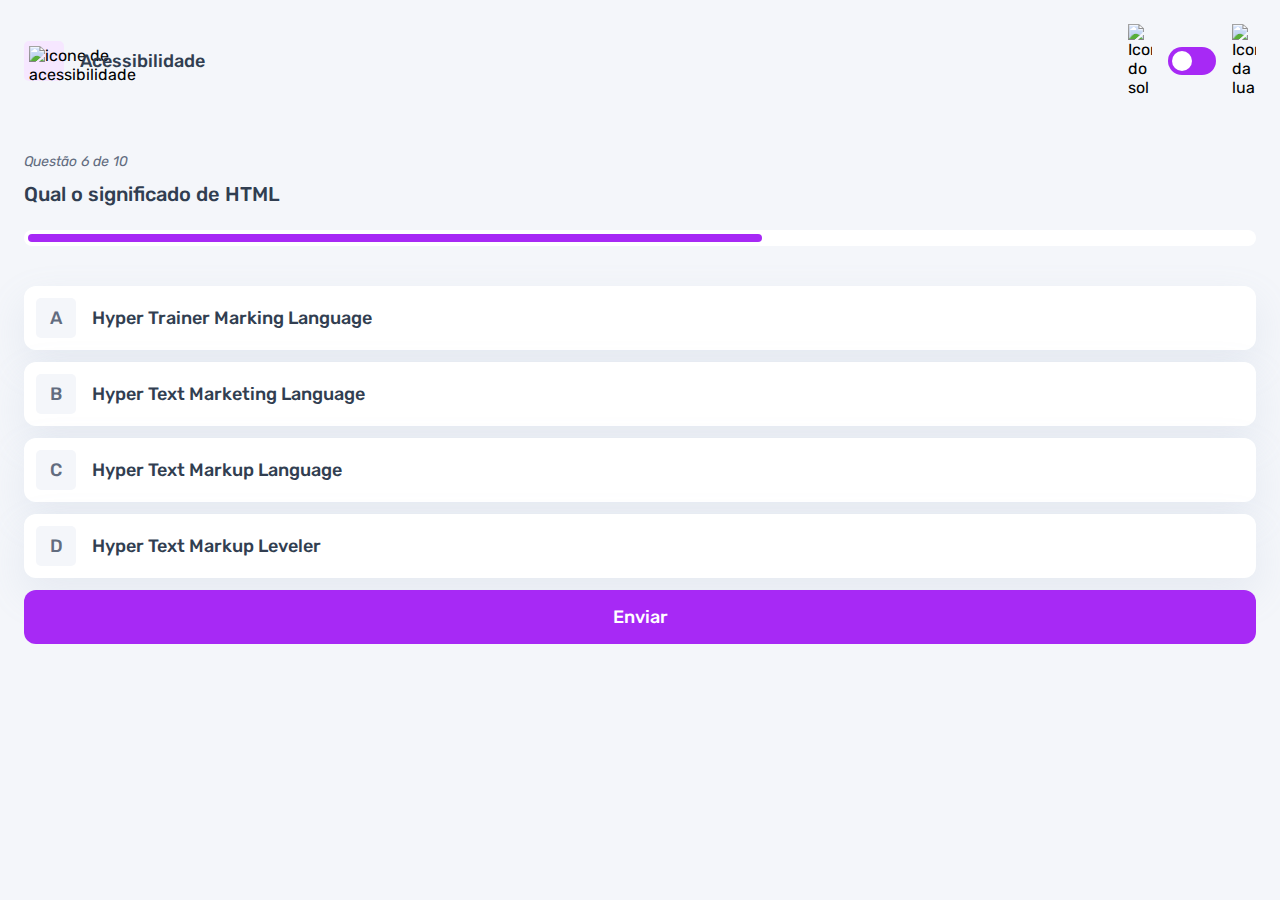
==== pages/quiz/quiz.html @ 0ae97a15 "adicionado o efeito de selecao nas alternativas" ====
<!DOCTYPE html>
<html lang="en">
<head>
    <meta charset="UTF-8">
    <meta name="viewport" content="width=device-width, initial-scale=1.0">
    <link rel="preconnect" href="https://fonts.googleapis.com">
    <link rel="preconnect" href="https://fonts.gstatic.com" crossorigin>
    <link href="https://fonts.googleapis.com/css2?family=Rubik:ital,wght@0,300..900;1,300..900&display=swap" rel="stylesheet">
    <link rel="stylesheet" href="quiz.css">
    <title>Quiz App</title>
</head>
<body>
    <header>
        <div class="assunto">
            <div class="assunto_icone">
                <img src="../../assets/images/icon-accessibility.svg" alt="icone de acessibilidade">
            </div>

            <h1>Acessibilidade</h1>
        </div>

        <div class="tema">
            <img src="../../assets/images/icon-sun-dark.svg" alt="Icone do sol">
            <button>
                <div></div>
            </button>
            <img src="../../assets/images/icon-moon-dark.svg" alt="Icone da lua">
        </div>
    </header>

    <main>
        <section class="pergunta">
            <p>Questão 6 de 10</p>

            <h2>Qual o significado de HTML</h2>

            <div class="barra_progresso">
                <div></div>
            </div>
        </section>

        <section class="alternativas">
            <form action="">
                <label for="alternativa_a">
                    <input type="radio" id="alternativa_a" name="alternativa">

                    <div>
                        <span>A</span>
                        Hyper Trainer Marking Language
                    </div>
                </label>

                <label for="alternativa_b">
                    <input type="radio" id="alternativa_b" name="alternativa">

                    <div>
                        <span>B</span>
                        Hyper Text Marketing Language
                    </div>
                </label>

                <label for="alternativa_c">
                    <input type="radio" id="alternativa_c" name="alternativa">

                    <div>
                        <span>C</span>
                        Hyper Text Markup Language
                    </div>
                </label>

                <label for="alternativa_d">
                    <input type="radio" id="alternativa_d" name="alternativa">

                    <div>
                        <span>D</span>
                        Hyper Text Markup Leveler
                    </div>
                </label>
            </form>

            <button>Enviar</button>
        </section>
    </main>
</body>
</html>
---- pages/quiz/quiz.css ----
* {
    margin: 0;
    padding: 0;
    box-sizing: border-box;
    font-family: "Rubik", sans-serif;
    -webkit-font-smoothing: antialiased;
}

:root {
    --bg-color: #f4f6fa;
    --purple: #a729f5;
    --primary-text-color: #313e51;
    --secondary-text-color: #626c7f;
    --buttom-bg: #fff;
    --shadow: 0px 16px 40px 0px rgba(143, 160, 193, 0.14);
    --bg-html: #fff1e9;
    --bg-css: #e0fdef;
    --bg-javascript: #ebf0ff;
    --bg-acessibilidade: #f6e7ff;
    --white: #fff;
    --green: #26d782;
    --red: #ee5454;
    --bg-mobile: url(../../assets/images/pattern-background-mobile-light.svg);
    --bg-desktop: url(../../assets/images/pattern-background-desktop-light.svg);
}

body.escuro {
    --bg-color: #313e51;
    --bg-mobile: url(../../assets/images/pattern-background-mobile-dark.svg);
    --bg-desktop: url(../../assets/images/pattern-background-desktop-dark.svg);
    --primary-text-color: #fff;
    --secondary-text-color: #abc1e1;
    --buttom-bg: #3b4d66;
    --shadow: 0px 16px 40px 0px rgba(49, 62, 81, 0.14);
}

body {
    height: 100svh;
    background: var(--bg-mobile) var(--bg-color);
    background-repeat: no-repeat;
    background-size: cover;
}

header {
    display: flex;
    justify-content: space-between;
    padding: 16px 24px;
}

.assunto {
    display: flex;
    align-items: center;
    gap: 16px;
}

.assunto_icone {
    background: var(--bg-acessibilidade);
    width: 40px;
    height: 40px;
    padding: 5px;
    border-radius: 5px;
}

.assunto_icone img {
    width: 100%;
}

.assunto h1 {
    font-size: 18px;
    font-weight: 500;
    color: var(--primary-text-color);
}

.tema {
    padding: 8px 0;
    display: flex;
    align-items: center;
    gap: 8px;
}

.tema img {
    width: 16px;
}

.tema button {
    height: 20px;
    width: 32px;
    background-color: var(--purple);
    border: 0;
    border-radius: 999px;
    padding: 4px;
}

.tema button div {
    background: var(--white);
    width: 12px;
    height: 12px;
    border-radius: 999px;
}

main {
    padding: 32px 24px;
}

.pergunta {
    margin-bottom: 40px;
}

.pergunta p {
    font-style: italic;
    font-size: 14px;
    color: var(--secondary-text-color);
    margin-bottom: 12px;
}

.pergunta h2 {
    font-size: 20px;
    font-weight: 500;
    color: var(--primary-text-color);
    line-height: 24px;
    margin-bottom: 24px;
}

.barra_progresso {
    background-color: var(--buttom-bg);
    height: 16px;
    padding: 4px;
    border-radius: 999px;
}

.barra_progresso div {
    height: 100%;
    width: 60%;
    background: var(--purple);
    border-radius: 999px;
}

.alternativas form {
    display: flex;
    flex-direction: column;
    gap: 12px;
    margin-bottom: 12px;
}

.alternativas label {
    display: block;
    background: var(--buttom-bg);
    padding: 12px;
    font-size: 18px;
    font-weight: 500;
    border-radius: 12px;
    box-shadow: var(--shadow);
    color: var(--primary-text-color);
}

.alternativas label:has(input:checked) {
    outline: 3px solid var(--purple);

    & span {
        background: var(--purple);
        color: var(--white);
    }
}

.alternativas input {
    display: none;
}

.alternativas div {
    display: flex;
    align-items: center;
    gap: 16px;
}

.alternativas div span {
    display: block;
    width: 40px;
    height: 40px;
    background: var(--bg-color);
    border-radius: 5px;
    color: var(--secondary-text-color);

    display: flex;
    align-items: center;
    justify-content: center;
    flex-shrink: 0;
}

.alternativas button {
    padding: 16px;
    border-radius: 12px;
    border: none;
    background: var(--purple);
    color: var(--white);
    width: 100%;

    font-size: 18px;
    font-weight: 500;
}

@media(min-width: 1100px) {
    .tema {
        gap: 16px;
    }

    .tema img {
        width: 24px;
    }

    .tema button {
        width: 48px;
        height: 28px;
    }

    .tema button div {
        width: 20px;
        height: 20px;
    }
}
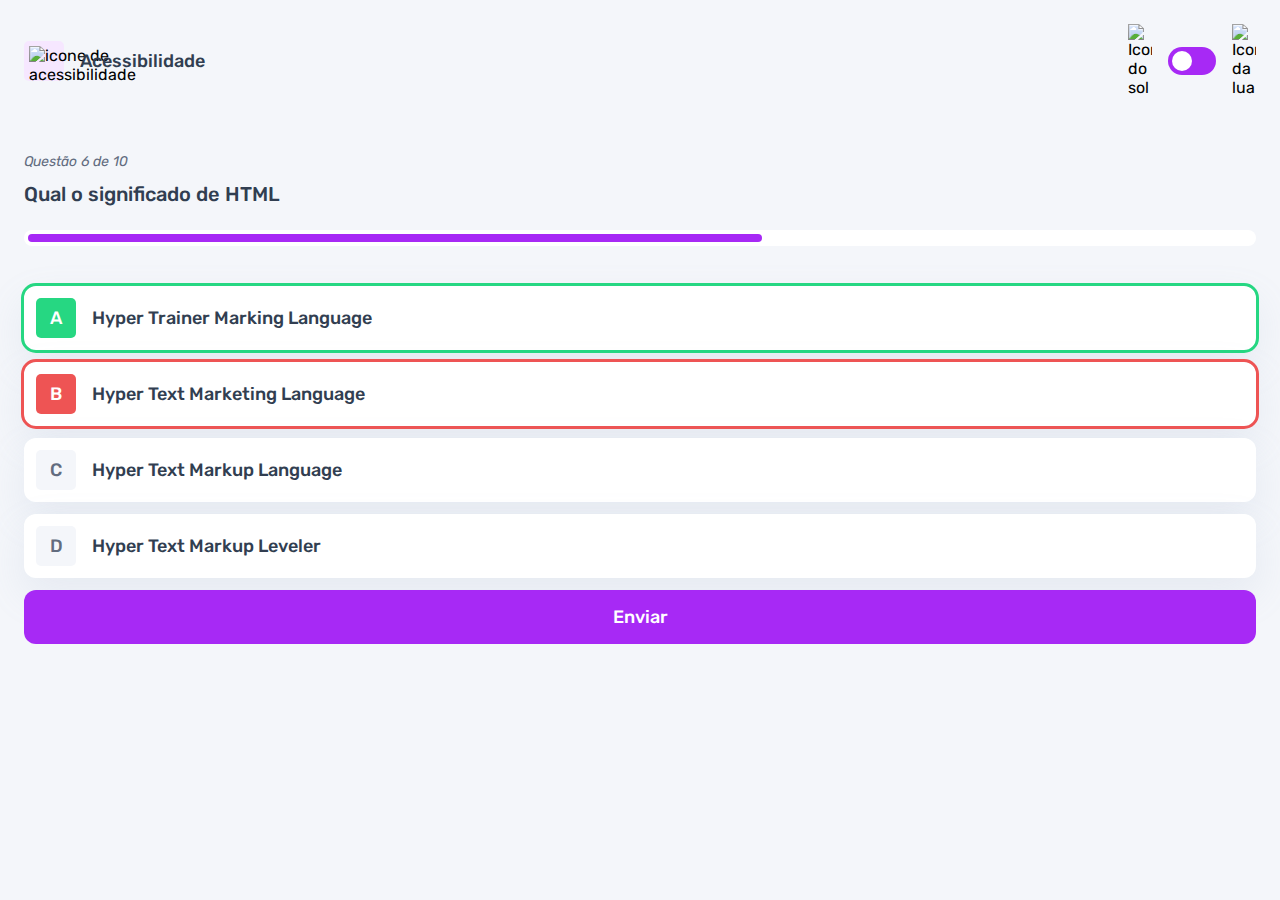
==== commit 16bf1e3e: "adicionado o efeito para alternativas corretas e erradas" ====
--- a/pages/quiz/quiz.html
+++ b/pages/quiz/quiz.html
@@ -41,7 +41,7 @@
 
         <section class="alternativas">
             <form action="">
-                <label for="alternativa_a">
+                <label for="alternativa_a" id="correta">
                     <input type="radio" id="alternativa_a" name="alternativa">
 
                     <div>
@@ -50,7 +50,7 @@
                     </div>
                 </label>
 
-                <label for="alternativa_b">
+                <label for="alternativa_b" id="errada">
                     <input type="radio" id="alternativa_b" name="alternativa">
 
                     <div>
--- a/pages/quiz/quiz.css
+++ b/pages/quiz/quiz.css
@@ -162,6 +162,24 @@
     }
 }
 
+.alternativas label#correta {
+    outline: 3px solid var(--green);
+
+    & span {
+        background: var(--green);
+        color: var(--white);
+    }
+}
+
+.alternativas label#errada {
+    outline: 3px solid var(--red);
+
+    & span {
+        background: var(--red);
+        color: var(--white);
+    }
+}
+
 .alternativas input {
     display: none;
 }
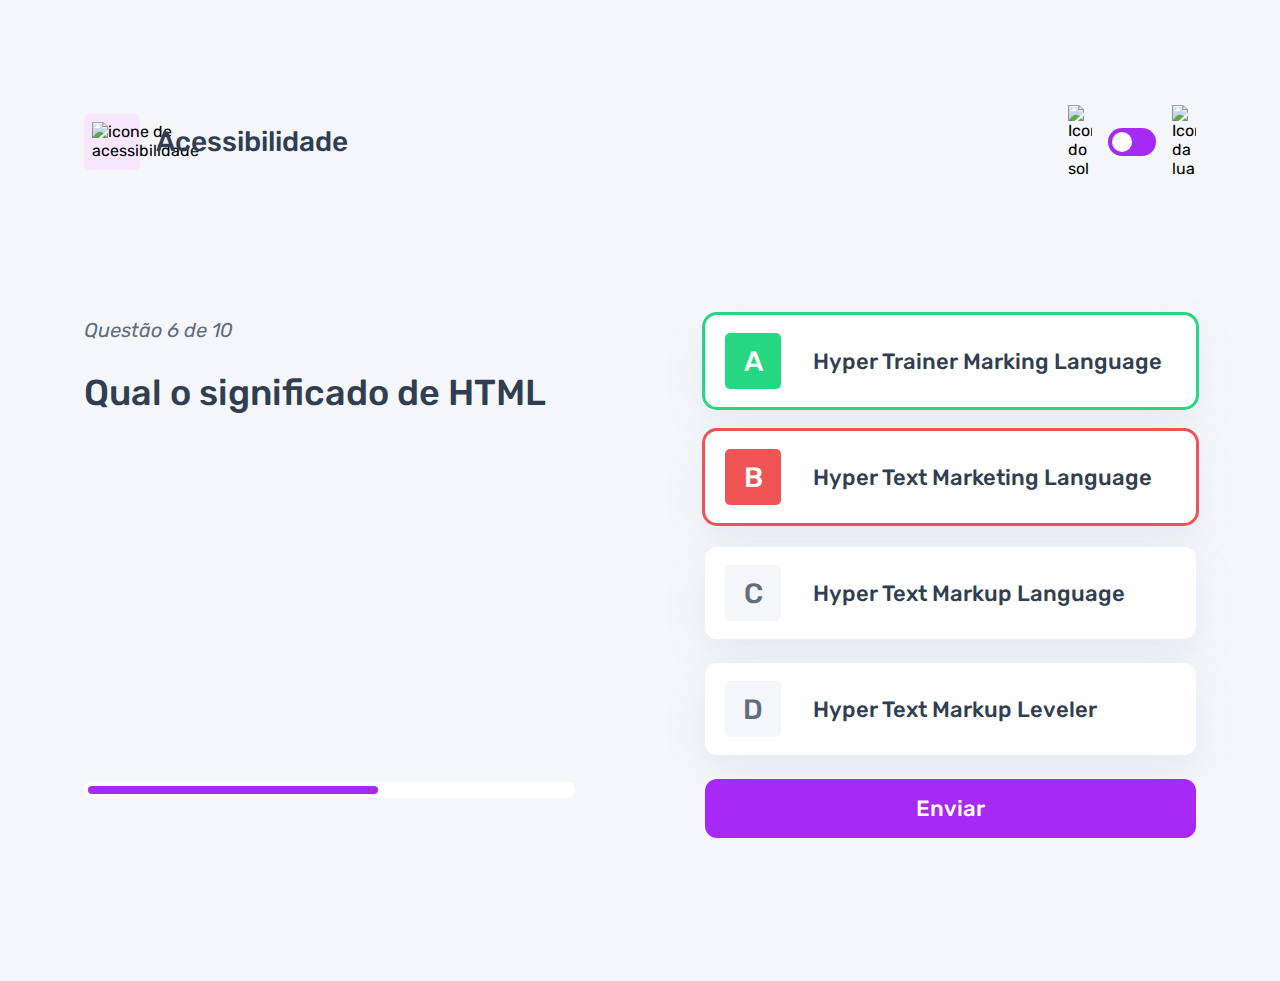
==== commit d20d27b4: "adicionada a responsividade para o desktop" ====
--- a/pages/quiz/quiz.html
+++ b/pages/quiz/quiz.html
@@ -30,10 +30,11 @@
 
     <main>
         <section class="pergunta">
-            <p>Questão 6 de 10</p>
+            <div>
+                <p>Questão 6 de 10</p>
 
-            <h2>Qual o significado de HTML</h2>
-
+                <h2>Qual o significado de HTML</h2>
+            </div>
             <div class="barra_progresso">
                 <div></div>
             </div>
--- a/pages/quiz/quiz.css
+++ b/pages/quiz/quiz.css
@@ -217,6 +217,22 @@
 }
 
 @media(min-width: 1100px) {
+    header {
+        margin-block: 81px;
+        max-width: 1160px;
+        margin-inline: auto;
+    }
+
+    .assunto_icone {
+        width: 56px;
+        height: 56px;
+        padding: 8px;
+    }
+
+    .assunto h1 {
+        font-size: 28px;
+    }
+
     .tema {
         gap: 16px;
     }
@@ -234,4 +250,57 @@
         width: 20px;
         height: 20px;
     }
+
+    main {
+        max-width: 1160px;
+        margin-inline: auto;
+
+        display: flex;
+        gap: 130px;
+    }
+
+    section {
+        width: 100%;
+    }
+
+    .pergunta {
+        display: flex;
+        flex-direction: column;
+        justify-content: space-between;
+    }
+
+    .pergunta p {
+        font-size: 20px;
+        line-height: 30px;
+        margin-bottom: 27px;
+    }
+
+    .pergunta h2 {
+        font-size: 36px;
+        line-height: 42px;
+    }
+
+    .alternativas form {
+        gap: 24px;
+        margin-bottom: 24px;
+    }
+
+    .alternativas label {
+        font-size: 22px;
+        padding: 18px 20px;
+    }
+
+    .alternativas div {
+        gap: 32px;
+    }
+
+    .alternativas div span {
+        width: 56px;
+        height: 56px;
+        font-size: 28px;
+    }
+
+    .alternativas button {
+        font-size: 22px;
+    }
 }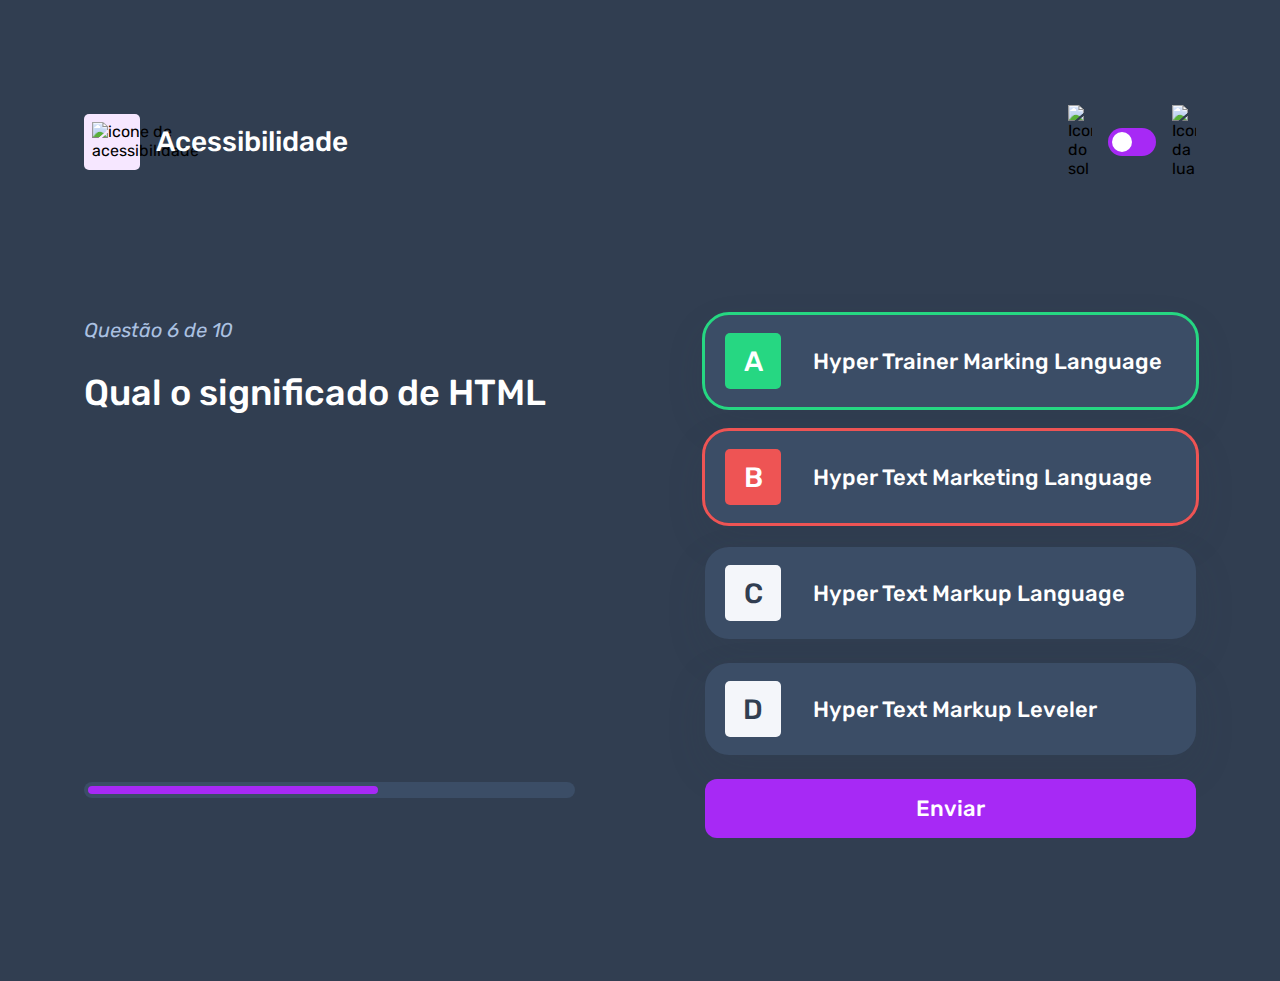
==== commit 4a0bd6f6: "ajuste das cores no tema dark" ====
--- a/pages/quiz/quiz.html
+++ b/pages/quiz/quiz.html
@@ -9,7 +9,7 @@
     <link rel="stylesheet" href="quiz.css">
     <title>Quiz App</title>
 </head>
-<body>
+<body class="escuro">
     <header>
         <div class="assunto">
             <div class="assunto_icone">
--- a/pages/quiz/quiz.css
+++ b/pages/quiz/quiz.css
@@ -8,7 +8,10 @@
 
 :root {
     --bg-color: #f4f6fa;
+    --bg-span: #f4f6fa;
+    --color-span: #626c7f;
     --purple: #a729f5;
+    --purple-hover: rgba(167, 41, 245, 0.7);
     --primary-text-color: #313e51;
     --secondary-text-color: #626c7f;
     --buttom-bg: #fff;
@@ -26,6 +29,7 @@
 
 body.escuro {
     --bg-color: #313e51;
+    --color-span: #313e51;
     --bg-mobile: url(../../assets/images/pattern-background-mobile-dark.svg);
     --bg-desktop: url(../../assets/images/pattern-background-desktop-dark.svg);
     --primary-text-color: #fff;
@@ -151,6 +155,14 @@
     border-radius: 12px;
     box-shadow: var(--shadow);
     color: var(--primary-text-color);
+    cursor: pointer;
+}
+
+.alternativas label:hover {
+    & span {
+        background: var(--bg-acessibilidade);
+        color: var(--purple);
+    }
 }
 
 .alternativas label:has(input:checked) {
@@ -194,9 +206,9 @@
     display: block;
     width: 40px;
     height: 40px;
-    background: var(--bg-color);
+    background: var(--bg-span);
     border-radius: 5px;
-    color: var(--secondary-text-color);
+    color: var(--color-span);
 
     display: flex;
     align-items: center;
@@ -214,6 +226,12 @@
 
     font-size: 18px;
     font-weight: 500;
+    transition: background 0.3s;
+}
+
+.alternativas button:hover {
+    background: var(--purple-hover);
+    cursor: pointer;
 }
 
 @media(min-width: 1100px) {
@@ -288,6 +306,7 @@
     .alternativas label {
         font-size: 22px;
         padding: 18px 20px;
+        border-radius: 24px;
     }
 
     .alternativas div {
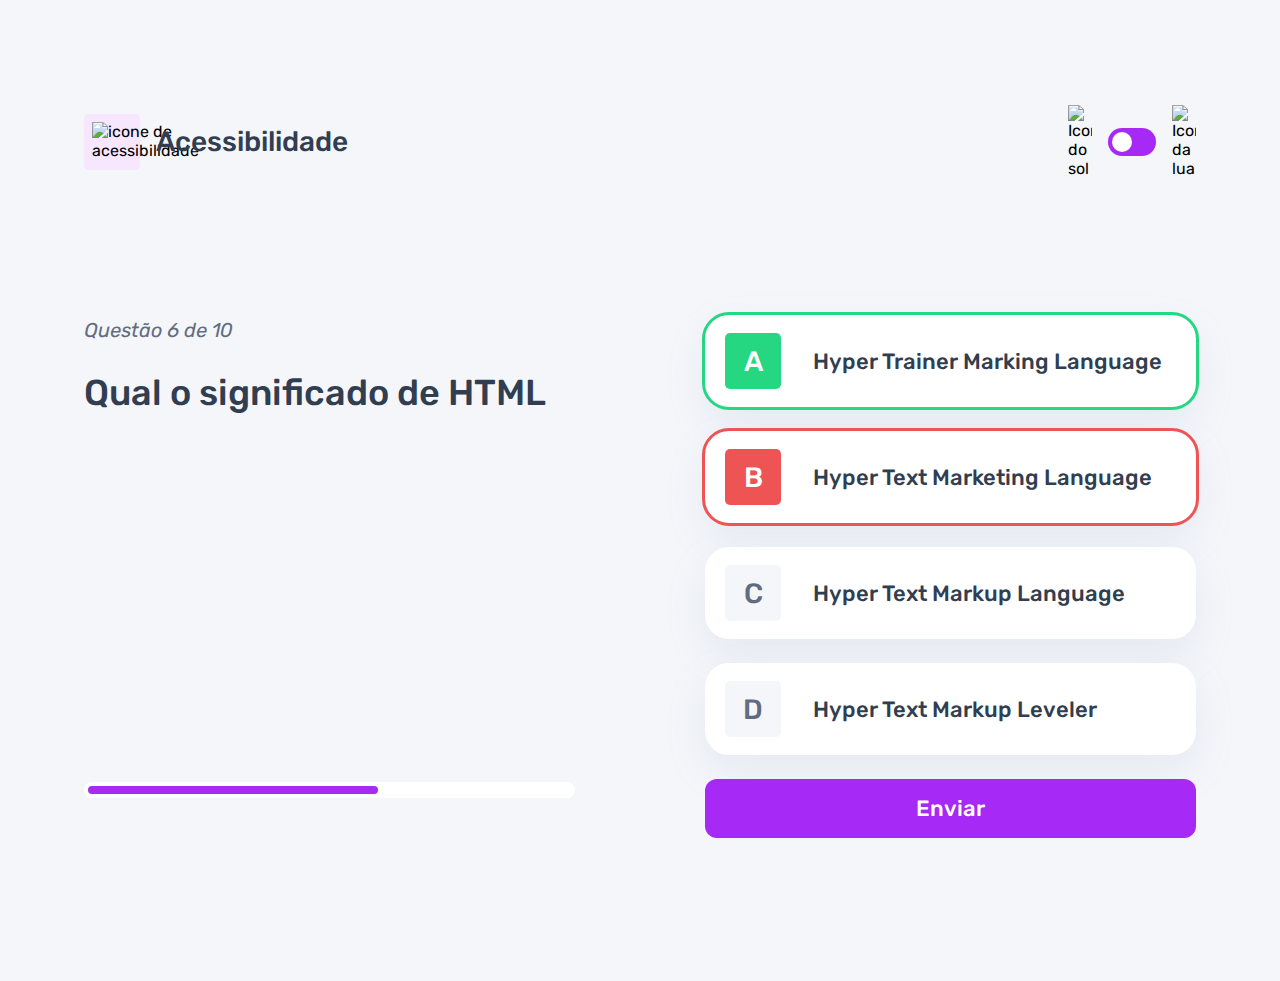
==== commit 6f1a3a31: "ajuste do fundo para o desktop no quiz.html" ====
--- a/pages/quiz/quiz.html
+++ b/pages/quiz/quiz.html
@@ -9,7 +9,7 @@
     <link rel="stylesheet" href="quiz.css">
     <title>Quiz App</title>
 </head>
-<body class="escuro">
+<body>
     <header>
         <div class="assunto">
             <div class="assunto_icone">
--- a/pages/quiz/quiz.css
+++ b/pages/quiz/quiz.css
@@ -235,6 +235,12 @@
 }
 
 @media(min-width: 1100px) {
+    body {
+        background: var(--bg-desktop) var(--bg-color);
+        background-size: cover;
+        background-repeat: no-repeat;
+    }
+    
     header {
         margin-block: 81px;
         max-width: 1160px;
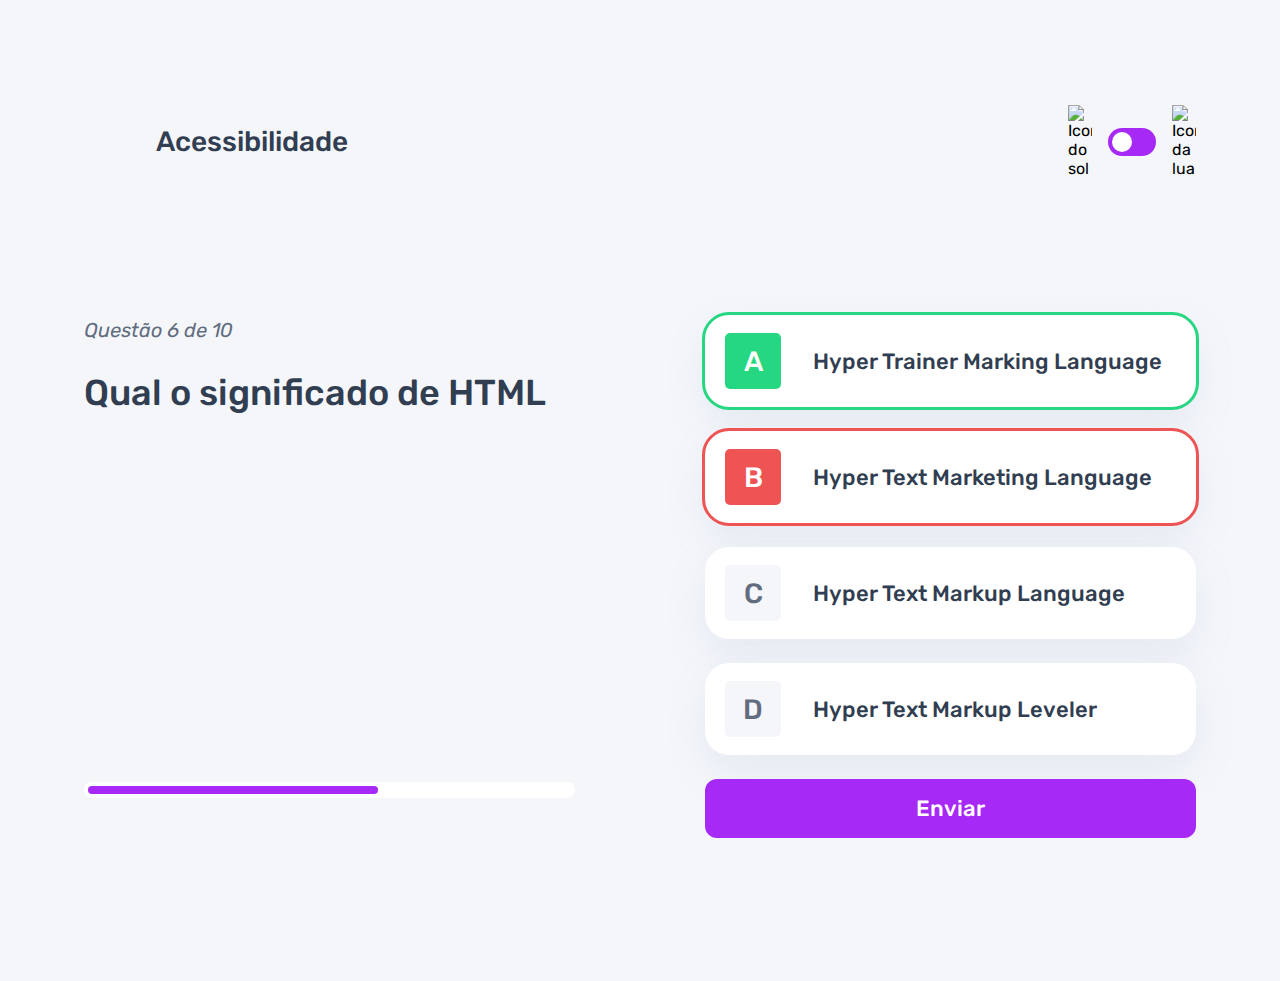
==== commit 9baa1e73: "alteracao dinamica do assunto da pagina" ====
--- a/pages/quiz/quiz.html
+++ b/pages/quiz/quiz.html
@@ -7,13 +7,14 @@
     <link rel="preconnect" href="https://fonts.gstatic.com" crossorigin>
     <link href="https://fonts.googleapis.com/css2?family=Rubik:ital,wght@0,300..900;1,300..900&display=swap" rel="stylesheet">
     <link rel="stylesheet" href="quiz.css">
+    <script src="./quiz.js" type="module" defer></script>
     <title>Quiz App</title>
 </head>
 <body>
     <header>
         <div class="assunto">
             <div class="assunto_icone">
-                <img src="../../assets/images/icon-accessibility.svg" alt="icone de acessibilidade">
+                <img src="" alt="">
             </div>
 
             <h1>Acessibilidade</h1>
--- a/pages/quiz/quiz.css
+++ b/pages/quiz/quiz.css
@@ -58,11 +58,25 @@
 }
 
 .assunto_icone {
-    background: var(--bg-acessibilidade);
     width: 40px;
     height: 40px;
     padding: 5px;
     border-radius: 5px;
+}
+
+.assunto_icone.html {
+    background: var(--bg-html);
+}
+
+.assunto_icone.css {
+    background: var(--bg-css);
+}
+
+.assunto_icone.javascript {
+    background: var(--bg-javascript);
+}
+.assunto_icone.acessibilidade {
+    background: var(--bg-acessibilidade);
 }
 
 .assunto_icone img {
@@ -93,6 +107,8 @@
     border: 0;
     border-radius: 999px;
     padding: 4px;
+    display: flex;
+    cursor: pointer;
 }
 
 .tema button div {
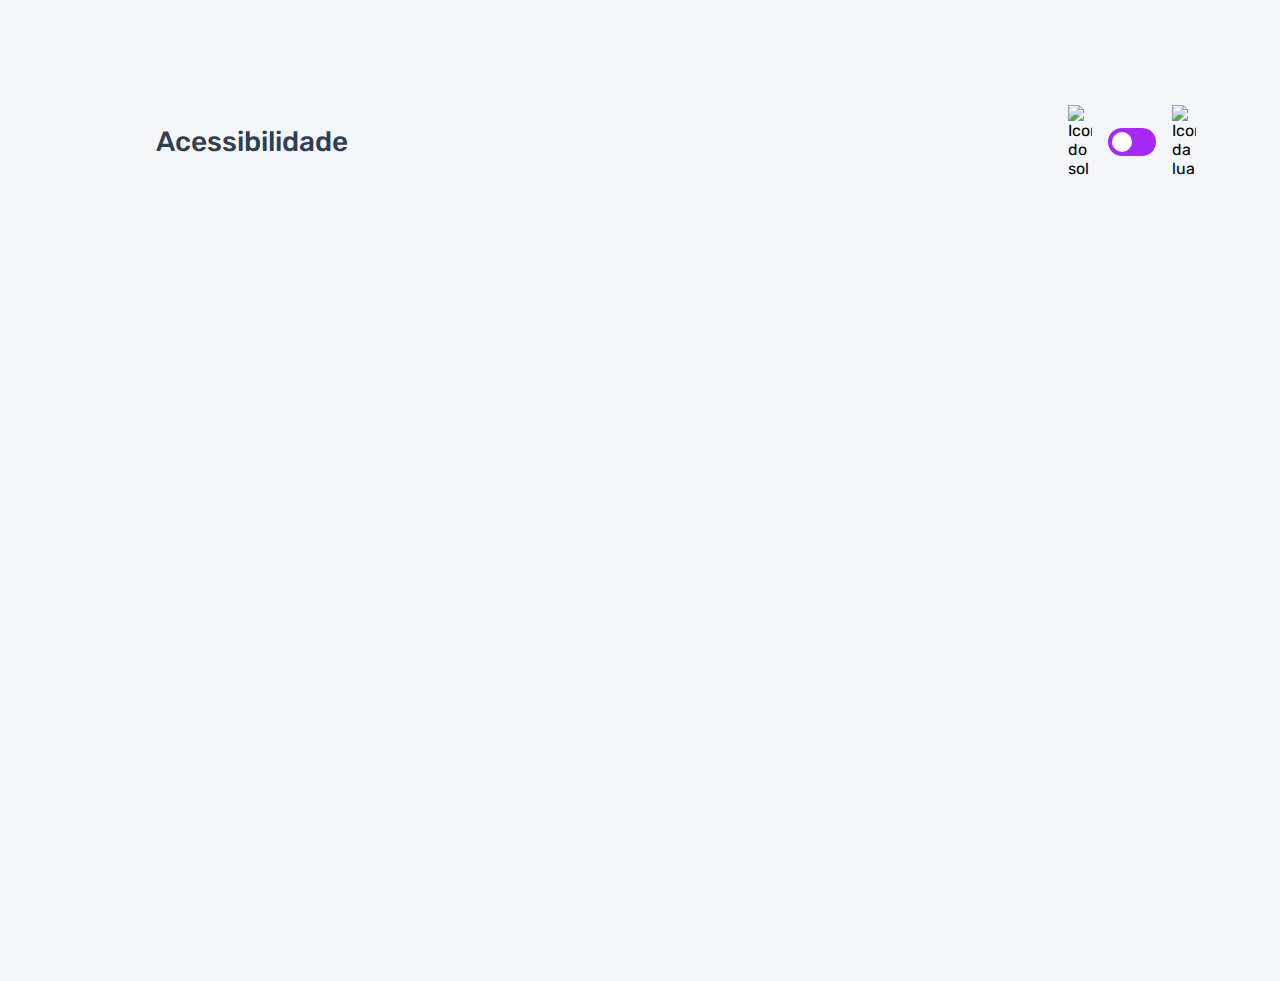
==== commit 2731d6ce: "adicionadas as funcoes de buscar as perguntas e montar as perguntas no html" ====
--- a/pages/quiz/quiz.html
+++ b/pages/quiz/quiz.html
@@ -30,58 +30,6 @@
     </header>
 
     <main>
-        <section class="pergunta">
-            <div>
-                <p>Questão 6 de 10</p>
-
-                <h2>Qual o significado de HTML</h2>
-            </div>
-            <div class="barra_progresso">
-                <div></div>
-            </div>
-        </section>
-
-        <section class="alternativas">
-            <form action="">
-                <label for="alternativa_a" id="correta">
-                    <input type="radio" id="alternativa_a" name="alternativa">
-
-                    <div>
-                        <span>A</span>
-                        Hyper Trainer Marking Language
-                    </div>
-                </label>
-
-                <label for="alternativa_b" id="errada">
-                    <input type="radio" id="alternativa_b" name="alternativa">
-
-                    <div>
-                        <span>B</span>
-                        Hyper Text Marketing Language
-                    </div>
-                </label>
-
-                <label for="alternativa_c">
-                    <input type="radio" id="alternativa_c" name="alternativa">
-
-                    <div>
-                        <span>C</span>
-                        Hyper Text Markup Language
-                    </div>
-                </label>
-
-                <label for="alternativa_d">
-                    <input type="radio" id="alternativa_d" name="alternativa">
-
-                    <div>
-                        <span>D</span>
-                        Hyper Text Markup Leveler
-                    </div>
-                </label>
-            </form>
-
-            <button>Enviar</button>
-        </section>
     </main>
 </body>
 </html>--- a/pages/quiz/quiz.css
+++ b/pages/quiz/quiz.css
@@ -150,7 +150,6 @@
 
 .barra_progresso div {
     height: 100%;
-    width: 60%;
     background: var(--purple);
     border-radius: 999px;
 }
